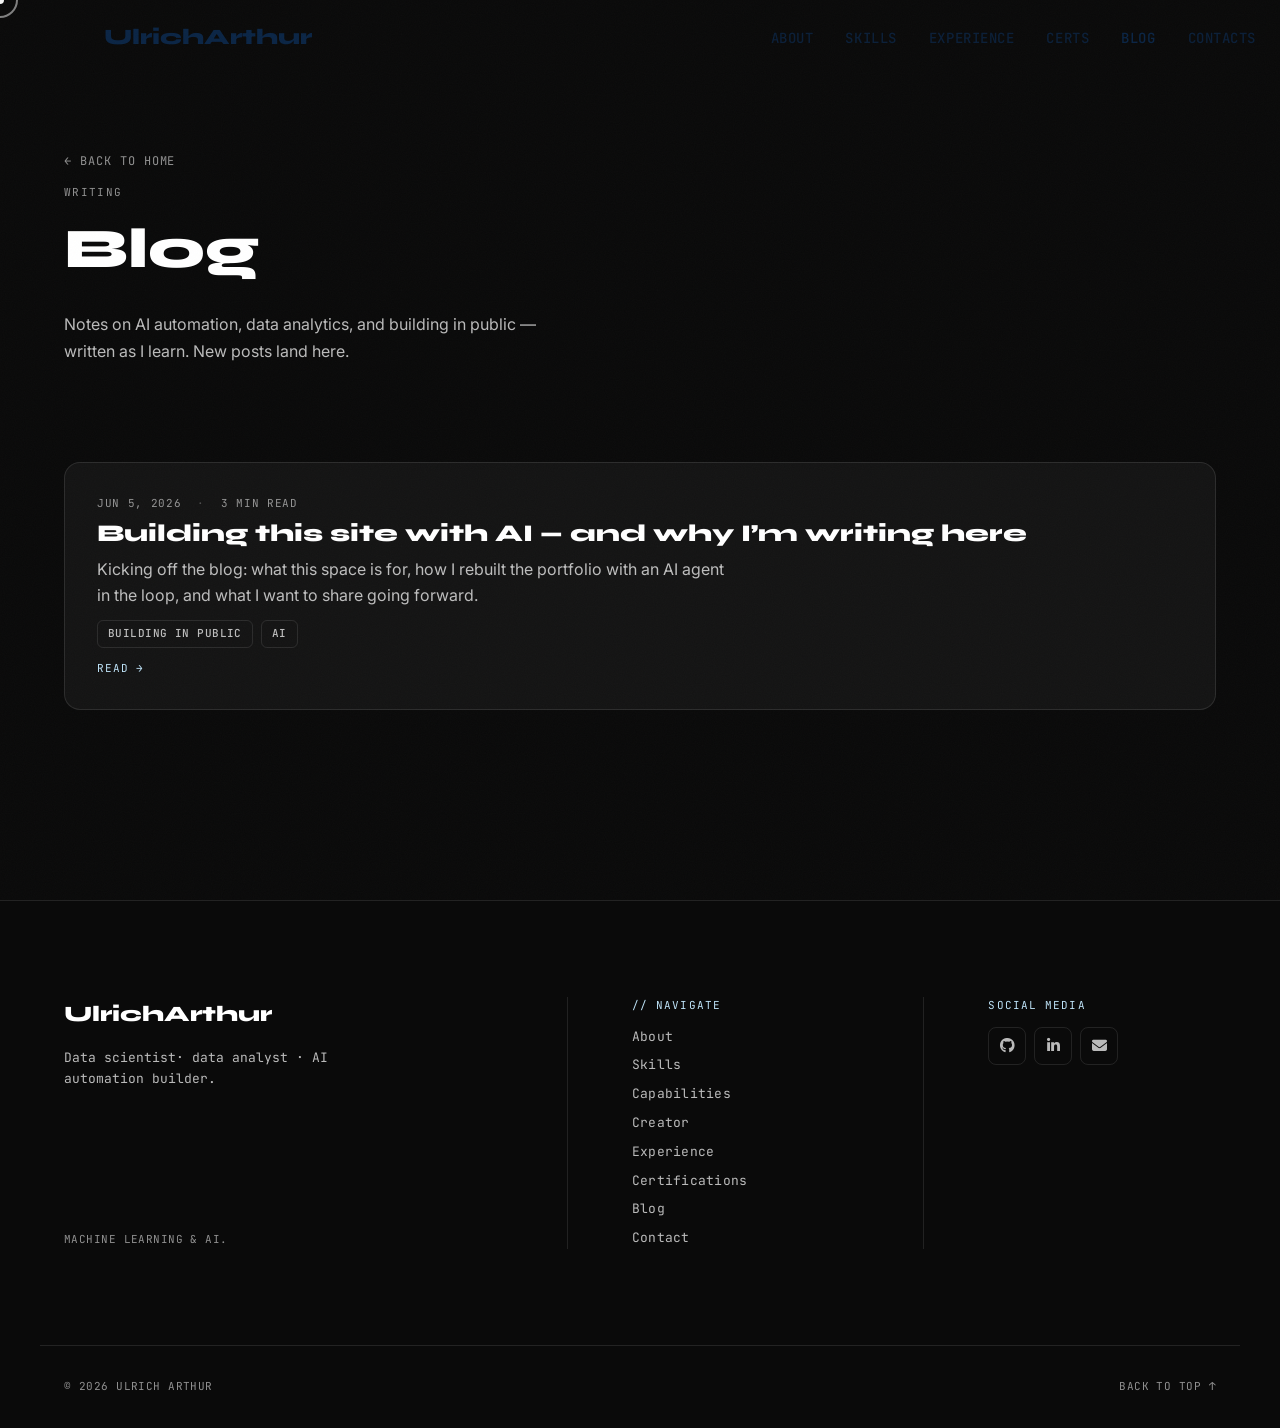
==== blog/index.html @ 43b35972 "first commit" ====
<!DOCTYPE html>
<html lang="en">

<head>
    <meta charset="UTF-8">
    <meta name="viewport" content="width=device-width, initial-scale=1.0">

    <!-- No-JS guard: add .js to <html> immediately so reveal/cursor styles only apply when JS runs -->
    <script>document.documentElement.classList.add('js');</script>

    <meta name="description"
        content="Writing by Jane Doe — notes on AI automation, data analytics, and building in public.">
    <meta name="theme-color" content="#A60321">
    <link rel="canonical" href="https://example.com/blog/">

    <!-- Open Graph / Twitter Card for link previews -->
    <meta property="og:type" content="website">
    <meta property="og:site_name" content="Jane Doe">
    <meta property="og:title" content="Blog — Jane Doe">
    <meta property="og:description" content="Notes on AI automation, data analytics, and building in public.">
    <meta property="og:url" content="https://example.com/blog/">
    <meta property="og:image" content="https://example.com/assets/images/og-card.jpg">
    <meta property="og:image:width" content="1200">
    <meta property="og:image:height" content="630">
    <meta name="twitter:card" content="summary_large_image">
    <meta name="twitter:title" content="Blog — Jane Doe">
    <meta name="twitter:description" content="Notes on AI automation, data analytics, and building in public.">
    <meta name="twitter:image" content="https://example.com/assets/images/og-card.jpg">

    <title>Blog — Jane Doe</title>

    <link rel="icon" type="image/svg+xml" href="../assets/favicon.svg">
    <link rel="apple-touch-icon" href="../assets/images/apple-touch-icon.png">

    <link rel="preconnect" href="https://fonts.googleapis.com">
    <link rel="preconnect" href="https://fonts.gstatic.com" crossorigin>
    <link rel="stylesheet" href="https://fonts.googleapis.com/css2?family=Syne:wght@700;800&family=Inter:wght@400;500;600&family=JetBrains+Mono:wght@400;500;600&display=swap">
    <link rel="stylesheet" href="../styles.css">
    <link rel="preload" as="style" href="https://cdnjs.cloudflare.com/ajax/libs/font-awesome/6.5.0/css/all.min.css" onload="this.onload=null;this.rel='stylesheet'">
    <noscript><link rel="stylesheet" href="https://cdnjs.cloudflare.com/ajax/libs/font-awesome/6.5.0/css/all.min.css"></noscript>
</head>

<body class="subpage">

    <!-- ═══ CUSTOM CURSOR ═══ -->
    <div class="cursor-dot" id="cursorDot"></div>
    <div class="cursor-ring" id="cursorRing"></div>

    <!-- ═══ NAVBAR ═══ -->
    <nav class="navbar" id="navbar">
        <div class="nav-container">
            <a href="../index.html" class="nav-logo">UlrichArthur</a>
            
            <div class="nav-links">
                <a href="../index.html#about" class="nav-link">
                    <span>About</span>
                    <span>About</span>
                </a>
                <a href="../index.html#skills" class="nav-link">
                    <span>Skills</span>
                    <span>Skills</span>
                </a>
                <a href="../index.html#experience" class="nav-link">
                    <span>Experience</span>
                    <span>Experience</span>
                </a>
                <a href="../certifications.html" class="nav-link">
                    <span>Certs</span>
                    <span>Certs</span>
                </a>
                <a href="index.html" class="nav-link active">
                    <span>Blog</span>
                    <span>Blog</span>
                </a>
                <a href="../index.html#contact" class="nav-link">
                    <span>Contacts</span>
                    <span>Contacts</span>
                </a>
            </div>
            <button class="hamburger" id="hamburger" type="button" aria-label="Open menu" aria-expanded="false"
                aria-controls="mobileOverlay">
                <span class="bar"></span>
                <span class="bar"></span>
            </button>
        </div>
    </nav>

    <!-- Mobile Overlay -->
    <div class="mobile-overlay" id="mobileOverlay">
        <div class="mobile-nav-links">
            <a href="../index.html#about" class="mobile-nav-link">About</a>
            <a href="../index.html#skills" class="mobile-nav-link">Skills</a>
            <a href="../index.html#experience" class="mobile-nav-link">Experience</a>
            <a href="../certifications.html" class="mobile-nav-link">Certs</a>
            <a href="index.html" class="mobile-nav-link">Blog</a>
            <a href="../index.html#contact" class="mobile-nav-link">Contacts</a>
        </div>
        
    </div>

    <!-- ═══ BLOG INDEX ═══ -->
    <section class="blog-page" id="blog">
        <div class="container">
            <div class="blog-header reveal">
                <a href="../index.html" class="certs-back">← Back to home</a>
                <p class="section-label"> Writing</p>
                <h1 class="heading-section">Blog</h1>
                <p class="text-body">Notes on AI automation, data analytics, and building in public — written as I
                    learn. New posts land here.</p>
            </div>

            <!-- ════════════════════════════════════════════════════════════════
                 POST LIST
                 To add a post: 1) copy blog/_template.html to blog/<slug>.html and
                 fill it in, then 2) add a new <a class="post-card"> block at the TOP
                 of this list (newest first). Keep the date in both places in sync.
            ═════════════════════════════════════════════════════════════════ -->
            <div class="post-list">

                <a href="building-this-site-with-ai.html" class="post-card reveal">
                    <div class="post-card-meta">
                        <span class="post-card-date">Jun 5, 2026</span>
                        <span class="post-card-readtime">3 min read</span>
                    </div>
                    <h2 class="post-card-title">Building this site with AI — and why I&rsquo;m writing here</h2>
                    <p class="post-card-dek">Kicking off the blog: what this space is for, how I rebuilt the portfolio
                        with an AI agent in the loop, and what I want to share going forward.</p>
                    <div class="post-card-tags">
                        <span class="tag">Building in public</span>
                        <span class="tag">AI</span>
                    </div>
                    <span class="post-card-arrow" aria-hidden="true">Read →</span>
                </a>

            </div>
        </div>
    </section>

    <!-- ═══ FOOTER ═══ -->
    <footer class="footer">
        <div class="container footer-grid">
           <div class="footer-brand">
                <a href="#hero" class="footer-logo">UlrichArthur</a>
                <p class="footer-tagline"> Data scientist· data analyst · AI automation builder.</p>
                <p class="footer-meta">Machine Learning &amp; AI.</p>
            </div>
            <nav class="footer-col" aria-label="Footer navigation">
                <span class="footer-col-label">// Navigate</span>
                <a href="../index.html#about" class="footer-link">About</a>
                <a href="../index.html#skills" class="footer-link">Skills</a>
                <a href="../index.html#capabilities" class="footer-link">Capabilities</a>
                <a href="../index.html#creator" class="footer-link">Creator</a>
                <a href="../index.html#experience" class="footer-link">Experience</a>
                <a href="../certifications.html" class="footer-link">Certifications</a>
                <a href="index.html" class="footer-link">Blog</a>
                <a href="../index.html#contact" class="footer-link">Contact</a>
            </nav>
            <div class="footer-col">
                <span class="footer-col-label">Social Media</span>
                <div class="footer-socials">
                    <a href="https://github.com/arthurito15" target="_blank" rel="noopener noreferrer" class="footer-social" aria-label="GitHub"><i class="fab fa-github" aria-hidden="true"></i></a>
                    <a href="https://www.linkedin.com/in/ulrich-arthur-konkobo/" target="_blank" rel="noopener noreferrer" class="footer-social" aria-label="LinkedIn"><i class="fab fa-linkedin-in" aria-hidden="true"></i></a>
                    <a href="mailto:konkoboulricharthur@gmail.com" class="footer-social" aria-label="Email"><i class="fas fa-envelope" aria-hidden="true"></i></a>
                </div>
            </div>
        </div>
        <div class="container footer-bottom">
            <span class="footer-text">© <span id="year">2026</span> Ulrich Arthur</span>
            <a href="#navbar" class="footer-top-link">Back to top ↑</a>
        </div>
    </footer>

    <script src="../script.js"></script>
</body>

</html>
---- styles.css ----
/* ============================================
   PORTFOLIO TEMPLATE — DESIGN SYSTEM
   Light Blue Texture • Side Ruler • Cinematic
   ============================================ */

/* ── CSS Custom Properties ── */
:root {
    /* Colors — Light Blue + Black accent */
    --bg-primary: #BEE3F8;
    --bg-primary-deep: #8FC6EA;
    --bg-dark: #0A0A0A;
    --bg-elevated: #141414;
    --text-primary: #FFFFFF;
    --text-secondary: rgba(255, 255, 255, 0.72);
    --text-muted: rgba(255, 255, 255, 0.55);
    --accent: #FFFFFF;
    --accent-dim: #BF0628;
    --accent-glow: rgba(191, 6, 40, 0.3);
    --border: rgba(255, 255, 255, 0.1);
    --border-hover: rgba(255, 255, 255, 0.25);

    /* Ink — text colours used on the light-blue sections */
    --ink: #0B2545;
    --ink-secondary: rgba(11, 37, 69, 0.78);
    --ink-muted: rgba(11, 37, 69, 0.6);
    --ink-border: rgba(11, 37, 69, 0.15);
    --ink-border-hover: rgba(11, 37, 69, 0.35);

    /* Typography */
    --font-display: 'Syne', sans-serif;
    --font-body: 'Inter', sans-serif;
    --font-mono: 'JetBrains Mono', monospace;
    --fs-hero: clamp(56px, 9vw, 110px);
    --fs-h2: clamp(32px, 5vw, 56px);
    --fs-h3: clamp(18px, 2.5vw, 24px);
    --fs-body: 16px;
    --fs-caption: 12px;
    --fs-nav: 14px;
    --fs-mono: 11px;

    /* Spacing */
    --space-xs: 4px;
    --space-sm: 8px;
    --space-md: 16px;
    --space-lg: 32px;
    --space-xl: 64px;
    --space-2xl: 96px;
    --space-3xl: 128px;
    --section-padding: 120px 0;
    --container-max: 1200px;
    --container-padding: 0 24px;

    /* Ruler — LEFT side */
    --ruler-width: 80px;
}

/* ── Light-blue areas: dark text ── */
.hero,
.skills,
.contact,
.certs-page,
.entry-gate,
.preloader,
.capabilities-header,
.capabilities-cta,
.navbar,
.mobile-overlay {
    --text-primary: var(--ink);
    --text-secondary: var(--ink-secondary);
    --text-muted: var(--ink-muted);
    --accent: var(--ink);
    --border: var(--ink-border);
    --border-hover: var(--ink-border-hover);
    color: var(--ink);
}

/* Dark cards sitting on a light-blue page keep white text here*/
.cert-card {
    --text-primary: #FFFFFF;
    --text-secondary: rgba(255, 255, 255, 0.72);
    --text-muted: rgba(255, 255, 255, 0.55);
    --accent: #FFFFFF;
    --border: rgba(255, 255, 255, 0.1);
    --border-hover: rgba(255, 255, 255, 0.25);
    color: #FFFFFF;
}

/* ── Reset ── */
*,
*::before,
*::after {
    margin: 0;
    padding: 0;
    box-sizing: border-box;
}

html {
    scroll-behavior: smooth;
    scrollbar-width: thin;
    scrollbar-color: var(--ink) var(--bg-primary);
}

body {
    font-family: var(--font-body);
    background: var(--bg-primary);
    color: var(--text-primary);
    overflow-x: hidden;
    cursor: none;
    -webkit-font-smoothing: antialiased;
    line-height: 1.6;
}

body.no-scroll {
    overflow: hidden;
}

a {
    color: inherit;
    text-decoration: none;
    cursor: none;
}

/* Visible focus ring for keyboard users (the custom cursor hides default affordances) */
:focus-visible {
    outline: 2px solid var(--text-primary);
    outline-offset: 3px;
    border-radius: 2px;
}

img {
    max-width: 100%;
    display: block;
}

.container {
    max-width: var(--container-max);
    margin: 0 auto;
    padding: var(--container-padding);
}

/* ── SHARED TEXT STYLES ── */
.section-label {
    font-family: var(--font-mono);
    font-size: var(--fs-mono);
    color: var(--text-muted);
    letter-spacing: 0.12em;
    text-transform: uppercase;
    margin-bottom: var(--space-md);
}

.heading-section {
    font-family: var(--font-display);
    font-size: var(--fs-h2);
    font-weight: 800;
    line-height: 1.1;
    margin-bottom: var(--space-lg);
}

.text-body {
    font-size: var(--fs-body);
    color: var(--text-secondary);
    max-width: 520px;
    line-height: 1.7;
}

/* ══════════════════════════════════════
   LIGHT BLUE TEXTURED BACKGROUND — painterly
   (class name kept so the HTML still works)
   ══════════════════════════════════════ */
.bg-red-textured {
    background-color: var(--bg-primary);
    background-image:
        radial-gradient(ellipse at 18% 12%, rgba(255, 255, 255, 0.5), transparent 50%),
        radial-gradient(ellipse at 82% 88%, rgba(120, 180, 225, 0.35), transparent 55%);
    background-size: cover;
    background-position: center;
    background-attachment: fixed;
    position: relative;
}

/* Subtle overlay for depth */
.bg-red-textured::after {
    content: '';
    position: absolute;
    inset: 0;
    background:
        radial-gradient(ellipse at 30% 20%, rgba(160, 210, 242, 0.4), transparent 55%),
        radial-gradient(ellipse at 70% 80%, rgba(110, 170, 220, 0.25), transparent 55%);
    pointer-events: none;
    z-index: 0;
}

.bg-red-textured>* {
    position: relative;
    z-index: 1;
}

/* ── CUSTOM CURSOR — Visible on light blue and black ── */
.cursor-dot {
    position: fixed;
    width: 8px;
    height: 8px;
    background: #FFFFFF;
    border-radius: 50%;
    pointer-events: none;
    z-index: 99999;
    transform: translate(-50%, -50%);
    transition: width 0.2s, height 0.2s;
    mix-blend-mode: difference;
}

.cursor-ring {
    position: fixed;
    width: 36px;
    height: 36px;
    border: 2px solid rgba(255, 255, 255, 0.5);
    border-radius: 50%;
    pointer-events: none;
    z-index: 99998;
    transform: translate(-50%, -50%);
    transition: width 0.25s, height 0.25s, border-color 0.25s;
    mix-blend-mode: difference;
}

.cursor-dot.expand {
    width: 14px;
    height: 14px;
    background: rgba(255, 255, 255, 0.4);
}

.cursor-ring.expand {
    width: 56px;
    height: 56px;
    border-color: rgba(255, 255, 255, 0.2);
}

/* ── PRELOADER ── */
.preloader {
    position: fixed;
    inset: 0;
    z-index: 9999;
    background: var(--bg-primary-deep);
    display: flex;
    align-items: center;
    justify-content: center;
    flex-direction: column;
    gap: var(--space-md);
    transition: opacity 0.8s cubic-bezier(0.16, 1, 0.3, 1), visibility 0.8s;
}

.preloader.hidden {
    opacity: 0;
    visibility: hidden;
    pointer-events: none;
}

.preloader-logo {
    font-family: var(--font-display);
    font-size: 32px;
    font-weight: 800;
    letter-spacing: -0.02em;
}

.preloader-bar {
    width: 80px;
    height: 2px;
    background: var(--ink-border);
    border-radius: 2px;
    overflow: hidden;
}

.preloader-bar::after {
    content: '';
    position: absolute;
    top: 0;
    left: 0;
    height: 100%;
    width: 0;
    background: var(--text-primary);
    animation: preloaderProgress 1.2s cubic-bezier(0.16, 1, 0.3, 1) forwards;
}

@keyframes preloaderProgress {
    to {
        width: 100%;
    }
}

/* ══════════════════════════════════════
   CINEMATIC ENTRY GATE + AUDIO TOGGLE
   ══════════════════════════════════════ */
.entry-gate {
    position: fixed;
    inset: 0;
    z-index: 10001;
    display: flex;
    align-items: center;
    justify-content: center;
    text-align: center;
    padding: var(--space-lg);
    background-color: var(--bg-primary);
    overflow: hidden;
    perspective: 900px;
    opacity: 0;
    visibility: hidden;
    transition: opacity 0.9s cubic-bezier(0.16, 1, 0.3, 1), visibility 0.9s;
}

.entry-gate.active {
    opacity: 1;
    visibility: visible;
}

/* Background texture lives on its own layer so the continuous slow "camera
   shake" moves the scene while the text/buttons stay stable and clickable.
   The baked-in scale gives enough overflow that the drift never shows edges. */
.entry-gate::before {
    content: '';
    position: absolute;
    inset: 0;
    z-index: 0;
    background-image:
        radial-gradient(ellipse at 18% 12%, rgba(255, 255, 255, 0.5), transparent 50%),
        radial-gradient(ellipse at 82% 88%, rgba(120, 180, 225, 0.35), transparent 55%);
    background-size: cover;
    background-position: center;
    transform: scale(1.06);
}

.entry-gate.active::before {
    animation: gateShake 14s ease-in-out infinite;
}

@keyframes gateShake {
    0%   { transform: scale(1.06) translate(0, 0) rotate(0deg); }
    20%  { transform: scale(1.06) translate(-8px, 6px) rotate(0.4deg); }
    40%  { transform: scale(1.06) translate(7px, -7px) rotate(-0.3deg); }
    60%  { transform: scale(1.06) translate(-6px, -5px) rotate(0.3deg); }
    80%  { transform: scale(1.06) translate(6px, 7px) rotate(-0.4deg); }
    100% { transform: scale(1.06) translate(0, 0) rotate(0deg); }
}

/* Depth overlay, matching the hero treatment */
.entry-gate::after {
    content: '';
    position: absolute;
    inset: 0;
    z-index: 0;
    background:
        radial-gradient(ellipse at 50% 28%, rgba(255, 255, 255, 0.45), transparent 60%),
        rgba(143, 198, 234, 0.25);
    pointer-events: none;
}

.entry-gate-inner {
    position: relative;
    z-index: 1;
    max-width: 620px;
    display: flex;
    flex-direction: column;
    align-items: center;
    gap: var(--space-md);
    transform-style: preserve-3d;
    will-change: transform;
    /* 'backwards' (not 'both') so the held final transform doesn't override the
       JS cursor-parallax transform after the entrance finishes. */
    animation: gateRise 0.9s cubic-bezier(0.16, 1, 0.3, 1) backwards;
    transition: transform 0.25s ease-out;
}

@keyframes gateRise {
    from {
        opacity: 0;
        transform: translateY(24px);
    }
    to {
        opacity: 1;
        transform: translateY(0);
    }
}

.entry-gate-eyebrow {
    font-family: var(--font-mono);
    font-size: var(--fs-mono);
    letter-spacing: 0.14em;
    text-transform: uppercase;
    color: var(--text-secondary);
}

.entry-gate-title {
    font-family: var(--font-display);
    font-size: clamp(44px, 8vw, 84px);
    font-weight: 800;
    line-height: 1.1;
    letter-spacing: -0.02em;
    min-height: 1.1em; /* stop layout jumping as scripts swap */
    display: flex;
    align-items: center;
    justify-content: center;
}

/* Per-swap pop as the name cycles through languages */
#gateNameText.swap {
    animation: nameSwap 0.45s cubic-bezier(0.16, 1, 0.3, 1);
}

@keyframes nameSwap {
    from {
        opacity: 0.15;
        transform: translateY(8px);
        filter: blur(2px);
    }
    to {
        opacity: 1;
        transform: translateY(0);
        filter: blur(0);
    }
}

/* Claude-Code-style status line (spinner + rotating data/LLM phrase) */
.entry-gate-status {
    font-family: var(--font-mono);
    font-size: 13px;
    letter-spacing: 0.02em;
    color: var(--text-muted);
    min-height: 1.4em;
    display: flex;
    align-items: center;
    gap: 8px;
    opacity: 0;
    transition: opacity 0.5s ease;
}

.entry-gate-status.visible {
    opacity: 1;
}

.gate-spinner {
    color: var(--text-primary);
    width: 1ch;
    display: inline-block;
}

.gate-status-text::after {
    content: '…';
}

.entry-gate-sub {
    font-family: var(--font-mono);
    font-size: 14px;
    line-height: 1.6;
    color: var(--text-secondary);
    max-width: 440px;
}

.entry-gate-actions {
    display: flex;
    flex-wrap: wrap;
    justify-content: center;
    gap: var(--space-md);
    margin-top: var(--space-md);
}

.entry-gate-btn {
    font-family: var(--font-mono);
    font-size: var(--fs-nav);
    font-weight: 500;
    letter-spacing: 0.04em;
    text-transform: uppercase;
    padding: 14px 28px;
    border-radius: 8px;
    cursor: none;
    transition: transform 0.25s, background 0.25s, color 0.25s, border-color 0.25s;
}

.entry-gate-btn--primary {
    background: #FFFFFF;
    color: var(--ink);
    border: 1px solid #FFFFFF;
}

.entry-gate-btn--primary:hover {
    transform: translateY(-2px);
    background: rgba(255, 255, 255, 0.9);
}

.entry-gate-btn--ghost {
    background: transparent;
    color: var(--text-primary);
    border: 1px solid var(--border-hover);
}

.entry-gate-btn--ghost:hover {
    border-color: var(--text-primary);
    background: rgba(255, 255, 255, 0.35);
}

/* ── Floating audio toggle (animated equaliser) ── */
.audio-toggle {
    position: fixed;
    bottom: 24px;
    left: 24px;
    z-index: 1001;
    width: 46px;
    height: 46px;
    border-radius: 50%;
    display: flex;
    align-items: center;
    justify-content: center;
    background: rgba(0, 0, 0, 0.4);
    border: 1px solid var(--border-hover);
    backdrop-filter: blur(8px);
    cursor: none;
    transition: border-color 0.25s, background 0.25s, transform 0.25s;
}

.audio-toggle[hidden] {
    display: none;
}

.audio-toggle:hover {
    border-color: #FFFFFF;
    transform: translateY(-2px);
}

.audio-toggle-bars {
    display: flex;
    align-items: center;
    gap: 2px;
    height: 16px;
}

.audio-toggle-bars span {
    width: 2px;
    height: 28%;
    background: #FFFFFF;
    border-radius: 1px;
    transition: height 0.2s;
}

/* Animate the bars only while sound is actually playing */
.audio-toggle.playing .audio-toggle-bars span {
    animation: eq 0.9s ease-in-out infinite;
}

.audio-toggle.playing .audio-toggle-bars span:nth-child(2) {
    animation-delay: 0.15s;
}

.audio-toggle.playing .audio-toggle-bars span:nth-child(3) {
    animation-delay: 0.3s;
}

.audio-toggle.playing .audio-toggle-bars span:nth-child(4) {
    animation-delay: 0.45s;
}

@keyframes eq {
    0%, 100% {
        height: 22%;
    }
    50% {
        height: 95%;
    }
}

/* ══════════════════════════════════════
   VERTICAL RULER — LEFT SIDE, Big & Bold
   ══════════════════════════════════════ */
.scroll-ruler {
    position: fixed;
    left: 0;
    top: 0;
    width: var(--ruler-width);
    height: 100vh;
    z-index: 1;
    pointer-events: none;
    border-right: 1px solid rgba(255, 255, 255, 0.05);
    background: linear-gradient(90deg, rgba(0, 0, 0, 0.2) 0%, rgba(0, 0, 0, 0.1) 50%, transparent 100%);
}

/* Difference blend keeps the ruler readable on both light blue and black sections */
.scroll-ruler,
.ruler-triangle,
.ruler-scanline,
.ruler-section-label {
    mix-blend-mode: difference;
}

.ruler-track {
    position: absolute;
    left: 60px;
    top: 60px;
    bottom: 40px;
    width: 3px;
    background: rgba(255, 255, 255, 0.22);
    border-radius: 2px;
}

.ruler-ticks {
    position: absolute;
    left: 47px;
    top: 60px;
    bottom: 40px;
    width: 30px;
}

.ruler-tick {
    position: absolute;
    width: 13px;
    height: 1px;
    background: rgba(255, 255, 255, 0.22);
    left: 0;
}

.ruler-tick.major {
    width: 22px;
    height: 2px;
    background: rgba(255, 255, 255, 0.45);
}

/* Triangle marker — points right, sits on the track near the ruler's right edge */
.ruler-triangle {
    position: fixed;
    left: 52px;
    top: 60px;
    width: 0;
    height: 0;
    border-left: 11px solid #FFFFFF;
    border-top: 7px solid transparent;
    border-bottom: 7px solid transparent;
    z-index: 901;
    transition: top 0.12s ease-out;
    filter: drop-shadow(0 0 10px rgba(255, 255, 255, 0.85)) drop-shadow(0 0 4px var(--accent-glow));
}

/* Scanline */
.ruler-scanline {
    position: fixed;
    left: var(--ruler-width);
    right: 0;
    height: 1px;
    background: linear-gradient(90deg, rgba(255, 255, 255, 0.22), transparent 55%);
    z-index: 899;
    pointer-events: none;
    top: 60px;
    transition: top 0.12s ease-out;
}

/* Section labels — right-aligned to sit just LEFT of the arrow marker */
.ruler-section-label {
    position: fixed;
    left: 0;
    width: 46px;
    text-align: right;
    padding-right: 4px;
    font-family: var(--font-mono);
    font-size: 8px;
    font-weight: 600;
    letter-spacing: 0.08em;
    text-transform: uppercase;
    white-space: nowrap;
    color: rgba(255, 255, 255, 0.3);
    transition: color 0.3s, opacity 0.3s;
    z-index: 901;
    pointer-events: none;
    opacity: 0.45;
    transform: translateY(2px);
}

.ruler-section-label.active {
    color: #FFFFFF;
    opacity: 1;
    text-shadow: 0 0 8px var(--accent-glow);
}

/* ── NOISE OVERLAY ── */
body::before {
    content: '';
    position: fixed;
    inset: 0;
    z-index: 9990;
    pointer-events: none;
    opacity: 0.025;
    background-image: url("data:image/svg+xml,%3Csvg viewBox='0 0 256 256' xmlns='http://www.w3.org/2000/svg'%3E%3Cfilter id='n'%3E%3CfeTurbulence type='fractalNoise' baseFrequency='0.9' numOctaves='4' stitchTiles='stitch'/%3E%3C/filter%3E%3Crect width='256' height='256' filter='url(%23n)' opacity='1'/%3E%3C/svg%3E");
    background-repeat: repeat;
    background-size: 256px 256px;
}

/* ══════════════════════════════════════
   FLOATING CTA — LEFT side, follows ruler
   ══════════════════════════════════════ */
.floating-cta {
    position: fixed;
    right: 24px;
    left: auto;
    top: 50%;
    z-index: 950;
    background: #FFFFFF;
    color: var(--ink);
    font-family: var(--font-mono);
    font-size: 10px;
    font-weight: 700;
    letter-spacing: 0.1em;
    text-transform: uppercase;
    padding: 10px 18px;
    border-radius: 50px;
    display: flex;
    align-items: center;
    gap: 6px;
    transition: box-shadow 0.3s ease, background 0.3s ease;
    box-shadow: 0 2px 20px rgba(255, 255, 255, 0.15);
    white-space: nowrap;
    transform: translateY(-50%);
}

.floating-cta:hover {
    box-shadow: 0 4px 30px rgba(255, 255, 255, 0.35);
}

.floating-cta .pulse-dot {
    width: 6px;
    height: 6px;
    background: var(--ink);
    border-radius: 50%;
    animation: pulseDot 2s ease-in-out infinite;
}

@keyframes pulseDot {

    0%,
    100% {
        opacity: 1;
        transform: scale(1);
    }

    50% {
        opacity: 0.4;
        transform: scale(0.7);
    }
}

/* ══════════════════════════════════════
   NAVBAR
   ══════════════════════════════════════ */
.navbar {
    position: fixed;
    top: 0;
    left: var(--ruler-width);
    right: 0;
    z-index: 1000;
    padding: 20px 0;
    transition: background 0.4s ease, padding 0.3s ease;
}

.navbar.scrolled {
    background: rgba(190, 227, 248, 0.85);
    backdrop-filter: blur(12px);
    padding: 12px 0;
}

.nav-container {
    max-width: var(--container-max);
    margin: 0 auto;
    padding: var(--container-padding);
    display: flex;
    align-items: center;
    justify-content: space-between;
}

.nav-logo {
    font-family: var(--font-display);
    font-size: 22px;
    font-weight: 800;
}

.nav-counter {
    font-family: var(--font-mono);
    font-size: var(--fs-mono);
    color: var(--text-muted);
    display: flex;
    align-items: center;
    gap: 6px;
    white-space: nowrap;
}

.nav-counter .count {
    color: var(--accent);
    font-weight: 500;
}

.nav-links {
    display: flex;
    gap: var(--space-lg);
}

.nav-link {
    font-family: var(--font-mono);
    font-size: var(--fs-nav);
    font-weight: 500;
    letter-spacing: 0.04em;
    text-transform: uppercase;
    color: var(--text-secondary);
    position: relative;
    overflow: hidden;
    height: 16px;
    display: flex;
    flex-direction: column;
    transition: color 0.3s;
}

.nav-link span {
    display: block;
    line-height: 16px;
    transition: transform 0.4s cubic-bezier(0.16, 1, 0.3, 1);
}

.nav-link:hover span,
.nav-link.active span {
    transform: translateY(-16px);
}

.nav-link.active {
    color: var(--text-primary);
}

/* Hamburger */
.hamburger {
    display: none;
    flex-direction: column;
    gap: 6px;
    cursor: none;
    z-index: 1001;
    background: none;
    border: none;
    padding: 4px;
}

.hamburger .bar {
    width: 24px;
    height: 2px;
    background: var(--text-primary);
    transition: transform 0.3s ease, opacity 0.3s ease;
}

.hamburger.active .bar:first-child {
    transform: rotate(45deg) translate(3px, 3px);
}

.hamburger.active .bar:last-child {
    transform: rotate(-45deg) translate(3px, -3px);
}

/* Mobile overlay */
.mobile-overlay {
    position: fixed;
    inset: 0;
    background: rgba(190, 227, 248, 0.97);
    z-index: 999;
    display: flex;
    flex-direction: column;
    align-items: center;
    justify-content: center;
    opacity: 0;
    visibility: hidden;
    transition: opacity 0.4s, visibility 0.4s;
}

.mobile-overlay.active {
    opacity: 1;
    visibility: visible;
}

.mobile-nav-links {
    display: flex;
    flex-direction: column;
    gap: var(--space-lg);
    text-align: center;
}

.mobile-nav-link {
    font-family: var(--font-display);
    font-size: 32px;
    font-weight: 800;
    text-transform: uppercase;
}

.mobile-counter {
    margin-top: var(--space-2xl);
    display: flex;
    flex-direction: column;
    align-items: center;
    gap: 4px;
    font-family: var(--font-mono);
    font-size: var(--fs-mono);
    text-transform: uppercase;
    letter-spacing: 0.08em;
    color: var(--text-secondary);
}

.mobile-counter .count {
    font-family: var(--font-display);
    font-size: 40px;
    font-weight: 800;
    color: var(--text-primary);
}

/* ══════════════════════════════════════
   HERO — Full viewport, PFP right
   Light blue textured background
   ══════════════════════════════════════ */
.hero {
    min-height: 100vh;
    display: flex;
    align-items: center;
    padding-left: var(--ruler-width);
    position: relative;
    overflow: hidden;
}

.hero>.container {
    width: 100%;
    z-index: 2;
    position: relative;
}

.hero-grid {
    display: grid;
    grid-template-columns: 1fr 1fr;
    align-items: center;
    gap: var(--space-xl);
    min-height: 100vh;
    padding: 120px 0 100px;
}

.hero-text {
    display: flex;
    flex-direction: column;
    gap: var(--space-lg);
}

.hero-eyebrow {
    font-family: var(--font-mono);
    font-size: var(--fs-mono);
    letter-spacing: 0.15em;
    text-transform: uppercase;
    color: var(--text-secondary);
    display: flex;
    align-items: center;
    gap: var(--space-sm);
}

.hero-eyebrow .dot {
    width: 8px;
    height: 8px;
    background: var(--text-primary);
    border-radius: 50%;
    animation: pulseDot 2s ease-in-out infinite;
}

.hero-heading {
    font-family: var(--font-display);
    font-size: var(--fs-hero);
    font-weight: 800;
    line-height: 0.92;
    letter-spacing: -0.03em;
}

.hero-heading .word {
    display: inline-block;
    margin-right: 0.25em;
    /* Add a little space between words */
}

.hero-subline {
    font-size: 18px;
    color: var(--text-secondary);
    max-width: 440px;
    line-height: 1.65;
}

.hero-ctas {
    display: flex;
    gap: var(--space-md);
    margin-top: var(--space-sm);
}

/* Hero PFP — removed */

/* Hero PFP — floats right, above bg, below marquee */
.hero-pfp {
    position: absolute;
    right: 0px;
    top: 75%;
    transform: translateY(-50%);
    z-index: 1;
    pointer-events: none;
}

.hero-pfp img {
    width: 2000%;
    max-width: 1020px;
    border: none;
    border-radius: 0;
    mix-blend-mode: darken;
}

/* Buttons */
.btn {
    font-family: var(--font-mono);
    font-size: var(--fs-mono);
    font-weight: 600;
    letter-spacing: 0.08em;
    text-transform: uppercase;
    padding: 14px 28px;
    border-radius: 50px;
    transition: all 0.3s ease;
    display: inline-flex;
    align-items: center;
    gap: 6px;
    cursor: none;
}

.btn-primary {
    background: #FFFFFF;
    color: var(--ink);
}

.btn-primary:hover {
    box-shadow: 0 4px 24px rgba(255, 255, 255, 0.3);
    transform: translateY(-1px);
}

.btn-secondary {
    background: transparent;
    color: var(--text-primary);
    border: 1px solid var(--border-hover);
}

.btn-secondary:hover {
    border-color: var(--text-muted);
    background: var(--border);
}

/* Marquee */
.hero-marquee {
    position: absolute;
    bottom: 40px;
    left: 0;
    right: 0;
    overflow: hidden;
    z-index: 3;
    opacity: 0.25;
}

.hero-marquee-inner {
    display: flex;
    gap: 80px;
    animation: marquee 25s linear infinite;
    white-space: nowrap;
    font-family: var(--font-display);
    font-size: clamp(60px, 10vw, 120px);
    font-weight: 800;
    text-transform: uppercase;
    color: var(--text-primary);
}

@keyframes marquee {
    0% {
        transform: translateX(0);
    }

    100% {
        transform: translateX(-50%);
    }
}

.scroll-indicator {
    position: absolute;
    bottom: 32px;
    left: 50%;
    transform: translateX(-50%);
    z-index: 3;
}

.scroll-dot {
    width: 6px;
    height: 6px;
    background: var(--text-muted);
    border-radius: 50%;
    animation: scrollBounce 2s ease-in-out infinite;
}

@keyframes scrollBounce {

    0%,
    100% {
        transform: translateY(0);
        opacity: 0.4;
    }

    50% {
        transform: translateY(8px);
        opacity: 1;
    }
}

/* ══════════════════════════════════════
   ABOUT — ONLY section with BLACK bg
   ══════════════════════════════════════ */
.about {
    padding: var(--section-padding);
    padding-left: var(--ruler-width);
    background: var(--bg-dark);
    position: relative;
}

.about-grid {
    display: grid;
    grid-template-columns: 1.2fr 0.8fr;
    gap: var(--space-2xl);
    align-items: center;
}

.about-body {
    display: flex;
    flex-direction: column;
    gap: var(--space-md);
}

.about-body p {
    font-size: var(--fs-body);
    color: var(--text-secondary);
    line-height: 1.7;
}

.about-stats {
    display: flex;
    gap: var(--space-xl);
    margin-top: var(--space-xl);
    padding-top: var(--space-lg);
    border-top: 1px solid var(--border);
}

.stat-number {
    font-family: var(--font-display);
    font-size: 36px;
    font-weight: 800;
}

.stat-label {
    font-family: var(--font-mono);
    font-size: var(--fs-mono);
    color: var(--text-muted);
    text-transform: uppercase;
    letter-spacing: 0.08em;
    margin-top: 4px;
}

.about-photo {
    border-radius: 12px;
    overflow: hidden;
    border: 1px solid var(--border);
}

.about-photo img {
    width: 100%;
    height: auto;
}

/* ── NOW PANEL ── */
.now-panel {
    margin-top: var(--space-xl);
    padding-top: var(--space-lg);
    border-top: 1px solid var(--border);
}

.now-label {
    font-family: var(--font-mono);
    font-size: var(--fs-mono);
    color: var(--bg-primary);
    letter-spacing: 0.12em;
    text-transform: uppercase;
    margin-bottom: var(--space-sm);
}

.now-list {
    list-style: none;
    display: flex;
    flex-direction: column;
    gap: var(--space-sm);
}

.now-list li {
    font-family: var(--font-mono);
    font-size: 13px;
    color: var(--text-secondary);
    line-height: 1.5;
}

.now-list li span {
    color: #FFFFFF;
    font-weight: 500;
    margin-right: 4px;
}

/* ── GH-STATS ROW ── */
.gh-stats {
    display: flex;
    gap: var(--space-xl);
    margin-top: var(--space-lg);
    padding-top: var(--space-lg);
    border-top: 1px solid var(--border);
}

/* ── GH ACTIVITY / HEATMAP ── */
.gh-activity {
    margin-top: var(--space-xl);
    padding-top: var(--space-xl);
    border-top: 1px solid var(--border);
}

.gh-activity .section-label {
    margin-bottom: var(--space-md);
}

.gh-heatmap {
    display: grid;
    grid-auto-flow: column;
    grid-template-rows: repeat(7, 1fr);
    gap: 3px;
    overflow-x: auto;
    padding-bottom: var(--space-sm);
    /* allow scroll on small screens */
    -webkit-overflow-scrolling: touch;
}

.gh-cell {
    display: inline-block;
    width: 11px;
    height: 11px;
    border-radius: 2px;
    flex-shrink: 0;
}

/* Crimson level scale — clearly visible steps */
.gh-cell.l0 { background: #1e0c10; }
.gh-cell.l1 { background: #5c0a1e; }
.gh-cell.l2 { background: #8c0f2a; }
.gh-cell.l3 { background: #bf0628; }
.gh-cell.l4 { background: #ff1a45; }

.gh-legend {
    display: flex;
    align-items: center;
    gap: 4px;
    margin-top: var(--space-sm);
    font-family: var(--font-mono);
    font-size: var(--fs-mono);
    color: var(--text-muted);
    justify-content: flex-end;
}

.gh-legend .gh-cell {
    width: 11px;
    height: 11px;
}

/* ══════════════════════════════════════
   SKILLS — Rotating Ribbon on LIGHT BLUE texture
   ══════════════════════════════════════ */
.skills {
    padding: 80px 0;
    padding-left: var(--ruler-width);
    position: relative;
    overflow: hidden;
}


.skills-header {
    text-align: center;
    margin-bottom: var(--space-xl);
}

.skills-ribbon-wrapper {
    overflow: hidden;
    padding: 24px 0;
    position: relative;
}

.skills-ribbon-wrapper::before,
.skills-ribbon-wrapper::after {
    content: '';
    position: absolute;
    top: 0;
    bottom: 0;
    width: 100px;
    z-index: 2;
    pointer-events: none;
}

.skills-ribbon-wrapper::before {
    left: 0;
    background: linear-gradient(90deg, var(--bg-primary), transparent);
}

.skills-ribbon-wrapper::after {
    right: 0;
    background: linear-gradient(270deg, var(--bg-primary), transparent);
}

.skills-ribbon {
    display: flex;
    gap: 0;
    animation: ribbonScroll 45s linear infinite;
    white-space: nowrap;
}

.skills-ribbon:hover {
    animation-play-state: paused;
}

.skill-ribbon-item {
    display: flex;
    align-items: center;
    gap: 10px;
    padding: 14px 32px;
    font-family: var(--font-mono);
    font-size: 14px;
    font-weight: 500;
    letter-spacing: 0.06em;
    text-transform: uppercase;
    color: var(--text-primary);
    white-space: nowrap;
    flex-shrink: 0;
    border: 1px solid var(--border);
    border-radius: 50px;
    margin: 0 6px;
    background: rgba(255, 255, 255, 0.5);
    transition: background 0.3s, border-color 0.3s;
}

.skill-ribbon-item:hover {
    background: rgba(255, 255, 255, 0.8);
    border-color: var(--border-hover);
}

.skill-ribbon-item i {
    font-size: 18px;
    opacity: 0.7;
}

@keyframes ribbonScroll {
    0% {
        transform: translateX(0);
    }

    100% {
        transform: translateX(-50%);
    }
}

.skills-ribbon.reverse {
    animation-direction: reverse;
}

.skills-cta {
    text-align: center;
    margin-top: var(--space-xl);
}

.skills-cta a {
    font-family: var(--font-mono);
    font-size: var(--fs-caption);
    letter-spacing: 0.08em;
    text-transform: uppercase;
    color: var(--text-muted);
    border-bottom: 1px solid var(--border-hover);
    padding-bottom: 4px;
    transition: color 0.3s, border-color 0.3s;
}

.skills-cta a:hover {
    color: var(--text-primary);
    border-color: var(--text-primary);
}

/* ══════════════════════════════════════
   CREATOR — YouTube / AI automation
   ══════════════════════════════════════ */
.creator {
    padding: var(--section-padding);
    padding-left: var(--ruler-width);
    background-color: var(--bg-dark);
    position: relative;
    overflow: hidden;
}

.creator-header {
    margin-bottom: var(--space-2xl);
}

.creator-grid {
    display: grid;
    grid-template-columns: 1.1fr 0.9fr;
    gap: var(--space-2xl);
    align-items: center;
}

.creator-channel-tag {
    display: inline-flex;
    align-items: center;
    gap: var(--space-sm);
    font-family: var(--font-mono);
    font-size: var(--fs-caption);
    text-transform: uppercase;
    letter-spacing: 0.1em;
    color: #FFFFFF;
    padding: 8px 14px;
    border: 1px solid var(--border-hover);
    border-radius: 100px;
    margin-bottom: var(--space-lg);
}

.creator-channel-tag i {
    color: #FF0033;
}

.creator-body {
    font-size: var(--fs-body);
    color: var(--text-secondary);
    line-height: 1.75;
    max-width: 560px;
    margin-bottom: var(--space-md);
}

.creator-body strong {
    color: #FFFFFF;
    font-weight: 600;
}

.creator-stats {
    display: flex;
    gap: var(--space-xl);
    margin: var(--space-xl) 0;
}

.creator-ctas {
    display: flex;
    flex-wrap: wrap;
    gap: var(--space-md);
}

/* Channel card (right) */
.creator-right {
    display: flex;
    justify-content: center;
}

.creator-card {
    position: relative;
    width: 100%;
    max-width: 380px;
    aspect-ratio: 1 / 1;
    display: flex;
    flex-direction: column;
    align-items: center;
    justify-content: center;
    gap: var(--space-md);
    background: radial-gradient(circle at 50% 40%, #1a0408, var(--bg-elevated));
    border: 1px solid var(--border);
    border-radius: 24px;
    overflow: hidden;
    transition: transform 0.4s cubic-bezier(0.16, 1, 0.3, 1), border-color 0.4s;
}

.creator-card:hover {
    transform: translateY(-6px);
    border-color: var(--border-hover);
}

.creator-card-glow {
    position: absolute;
    inset: 0;
    background: radial-gradient(circle at 50% 30%, rgba(255, 0, 51, 0.28), transparent 60%);
    opacity: 0.7;
    transition: opacity 0.4s;
}

.creator-card:hover .creator-card-glow {
    opacity: 1;
}

.creator-card-icon {
    font-size: 88px;
    color: #FF0033;
    position: relative;
    z-index: 1;
}

.creator-card-handle {
    font-family: var(--font-mono);
    font-size: var(--fs-caption);
    letter-spacing: 0.08em;
    color: var(--text-secondary);
    position: relative;
    z-index: 1;
}

.creator-card-play {
    position: relative;
    z-index: 1;
    width: 56px;
    height: 56px;
    border-radius: 50%;
    background: rgba(255, 255, 255, 0.08);
    border: 1px solid var(--border-hover);
    display: flex;
    align-items: center;
    justify-content: center;
    color: #FFFFFF;
    transition: background 0.3s, transform 0.3s;
}

.creator-card:hover .creator-card-play {
    background: #FF0033;
    transform: scale(1.08);
}

/* ══════════════════════════════════════
   CAPABILITIES — Bento grid
   ══════════════════════════════════════ */
.capabilities {
    padding: var(--section-padding);
    padding-left: var(--ruler-width);
    position: relative;
    background-color: var(--bg-primary-deep);
    background-image:
        linear-gradient(-15deg, transparent 20%, rgba(255, 255, 255, 0.05) 21%, rgba(255, 255, 255, 0.1) 22%, transparent 23%),
        linear-gradient(-15deg, transparent 40%, rgba(11, 37, 69, 0.06) 42%, rgba(11, 37, 69, 0.12) 43%, transparent 45%),
        linear-gradient(-15deg, transparent 65%, rgba(255, 255, 255, 0.08) 66%, rgba(255, 255, 255, 0.02) 67%, transparent 69%),
        linear-gradient(-15deg, transparent 80%, rgba(11, 37, 69, 0.08) 81%, rgba(11, 37, 69, 0.16) 83%, transparent 84%);
    overflow: hidden;
}

.capabilities > * {
    position: relative;
    z-index: 1;
}

.capabilities-header {
    margin-bottom: var(--space-2xl);
}

/* ── Bento grid layout ── */
.capabilities-grid {
    display: grid;
    grid-template-columns: repeat(3, 1fr);
    gap: var(--space-md);
}

/* Hero tile: 2 cols x 2 rows */
.capability-tile.hero {
    grid-column: span 2;
    grid-row: span 2;
}

/* Individual tile */
.capability-tile {
    position: relative;
    background: #0d0d0d;
    border: 1px solid var(--border);
    border-radius: 16px;
    padding: var(--space-lg);
    display: flex;
    flex-direction: column;
    gap: var(--space-md);
    overflow: hidden;
    cursor: none;
    transition: border-color 0.35s ease, transform 0.35s ease, box-shadow 0.35s ease;
}

/* Cursor-follow glow using --cursor-x/--cursor-y CSS vars */
.capability-tile::before {
    content: '';
    position: absolute;
    inset: 0;
    background: radial-gradient(
        circle 220px at var(--cursor-x, 50%) var(--cursor-y, 50%),
        rgba(166, 3, 33, 0.18),
        transparent 70%
    );
    opacity: 0;
    transition: opacity 0.4s ease;
    pointer-events: none;
    z-index: 0;
    border-radius: inherit;
}

.capability-tile:hover::before {
    opacity: 1;
}

.capability-tile:hover {
    border-color: var(--border-hover);
    transform: translateY(-3px);
    box-shadow: 0 12px 48px rgba(0, 0, 0, 0.5);
}

/* All content inside tile sits above the glow pseudo-element */
.capability-tile > * {
    position: relative;
    z-index: 1;
}

.capability-icon {
    font-size: 32px;
    color: var(--accent-dim);
    flex-shrink: 0;
}

/* Hero tile gets a larger icon */
.capability-tile.hero .capability-icon {
    font-size: 48px;
}

.capability-title {
    font-family: var(--font-mono);
    font-size: var(--fs-h3);
    font-weight: 600;
    letter-spacing: -0.01em;
    line-height: 1.25;
}

.capability-desc {
    font-size: var(--fs-body);
    color: var(--text-secondary);
    line-height: 1.6;
    flex: 1;
}

.capability-tags {
    display: flex;
    flex-wrap: wrap;
    gap: var(--space-sm);
    margin-top: auto;
}

/* .tag is shared with the rest of the site — keep it here */
.tag {
    font-family: var(--font-mono);
    font-size: var(--fs-mono);
    font-weight: 500;
    letter-spacing: 0.04em;
    text-transform: uppercase;
    padding: 4px 10px;
    border: 1px solid var(--border);
    border-radius: 6px;
    color: var(--text-secondary);
}

/* Clickable tags (e.g. the certifications row linking to the certs page) */
.tag-link {
    transition: color 0.25s, border-color 0.25s, background 0.25s;
}

.tag-link:hover {
    color: #FFFFFF;
    border-color: var(--border-hover);
    background: rgba(255, 255, 255, 0.06);
}

.lang-dot {
    display: inline-block;
    width: 8px;
    height: 8px;
    border-radius: 50%;
    margin-right: 4px;
}

.capabilities-cta {
    text-align: center;
    margin-top: var(--space-xl);
}

.btn-ghost {
    background: transparent;
    color: var(--accent);
    font-family: var(--font-mono);
    font-size: var(--fs-mono);
    font-weight: 500;
    letter-spacing: 0.05em;
    text-transform: uppercase;
    padding: 8px 0;
    border: none;
    position: relative;
    cursor: none;
}

.btn-ghost::after {
    content: '';
    position: absolute;
    bottom: 0;
    left: 0;
    width: 0;
    height: 1px;
    background: var(--accent);
    transition: width 0.3s;
}

.btn-ghost:hover::after {
    width: 100%;
}

/* ══════════════════════════════════════
   EXPERIENCE — dark bg
   ══════════════════════════════════════ */
.experience {
    padding: var(--section-padding);
    padding-left: var(--ruler-width);
    position: relative;
    background: var(--bg-dark);
}

.experience-header {
    margin-bottom: var(--space-2xl);
}

.timeline {
    display: flex;
    flex-direction: column;
    gap: var(--space-xl);
    position: relative;
    padding-left: 32px;
}

.timeline::before {
    content: '';
    position: absolute;
    left: 5px;
    top: 0;
    bottom: 0;
    width: 2px;
    background: linear-gradient(180deg, var(--accent-dim), rgba(191, 6, 40, 0.15));
}

.timeline-entry {
    position: relative;
}

.timeline-dot {
    position: absolute;
    left: -33px;
    top: 4px;
    width: 12px;
    height: 12px;
    background: var(--accent-dim);
    border-radius: 50%;
    border: 2px solid var(--bg-dark);
    box-shadow: 0 0 0 1px rgba(191, 6, 40, 0.5);
}

.timeline-dot.pulse {
    animation: pulseDot 2s ease-in-out infinite;
    box-shadow: 0 0 12px var(--accent-glow);
}

.timeline-card {
    background: var(--bg-elevated);
    border: 1px solid var(--border);
    border-radius: 12px;
    padding: var(--space-lg);
    transition: border-color 0.3s, transform 0.3s;
}

.timeline-card:hover {
    border-color: var(--border-hover);
}

.timeline-date {
    font-family: var(--font-mono);
    font-size: var(--fs-mono);
    color: var(--text-muted);
    letter-spacing: 0.06em;
    text-transform: uppercase;
    margin-bottom: var(--space-sm);
}

.timeline-role {
    font-family: var(--font-display);
    font-size: var(--fs-h3);
    font-weight: 700;
    margin-bottom: var(--space-xs);
}

.timeline-company {
    font-size: var(--fs-caption);
    color: var(--text-secondary);
    margin-bottom: var(--space-sm);
}

.timeline-desc {
    font-size: var(--fs-body);
    color: var(--text-secondary);
    line-height: 1.6;
}

/* ══════════════════════════════════════
   CONTACT — LIGHT BLUE bg (not black!)
   ══════════════════════════════════════ */
.contact {
    padding: var(--section-padding);
    padding-left: var(--ruler-width);
    position: relative;
    background-color: var(--bg-primary);
}

.contact-wrapper {
    text-align: center;
    max-width: 700px;
    margin: 0 auto;
}

.contact-header {
    margin-bottom: var(--space-xl);
}

.social-links {
    display: flex;
    flex-wrap: wrap;
    justify-content: center;
    gap: var(--space-lg) var(--space-xl);
}

.social-link {
    display: inline-flex;
    align-items: center;
    gap: var(--space-sm);
    font-family: var(--font-mono);
    font-size: var(--fs-mono);
    font-weight: 500;
    letter-spacing: 0.06em;
    text-transform: uppercase;
    color: var(--text-secondary);
    transition: color 0.3s;
}

.social-link:hover {
    color: var(--text-primary);
}

.social-link svg {
    width: 16px;
    height: 16px;
    fill: currentColor;
}

.social-link i {
    font-size: 16px;
    width: 16px;
    text-align: center;
}

.social-link .roll-text {
    display: flex;
    flex-direction: column;
    overflow: hidden;
    height: 16px;
}

.social-link .roll-text span {
    display: block;
    line-height: 16px;
    transition: transform 0.4s cubic-bezier(0.16, 1, 0.3, 1);
}

.social-link:hover .roll-text span {
    transform: translateY(-16px);
}

.contact-cv {
    margin-top: var(--space-lg);
}

.contact-divider {
    display: flex;
    align-items: center;
    gap: var(--space-md);
    margin: var(--space-xl) 0;
}

.contact-divider .line {
    flex: 1;
    height: 1px;
    background: var(--border);
}

.contact-divider span {
    font-family: var(--font-mono);
    font-size: var(--fs-mono);
    color: var(--text-muted);
    text-transform: uppercase;
    letter-spacing: 0.08em;
}

/* ══════════════════════════════════════
   FOOTER
   ══════════════════════════════════════ */
.footer {
    padding: var(--space-2xl) 0 var(--space-lg);
    padding-left: var(--ruler-width);
    border-top: 1px solid var(--border);
    background: var(--bg-dark);
}

.footer-grid {
    display: grid;
    grid-template-columns: 1.5fr 1fr 1fr;
    gap: var(--space-xl);
    align-items: stretch;
}

.footer-brand {
    display: flex;
    flex-direction: column;
}

.footer-logo {
    font-family: var(--font-display);
    font-size: 22px;
    font-weight: 800;
    align-self: flex-start;
    margin-bottom: var(--space-md);
}

.footer-tagline {
    font-family: var(--font-mono);
    font-size: 13px;
    color: var(--text-secondary);
    line-height: 1.6;
    max-width: 340px;
}

/* "Built with AI…" pinned to the bottom of the brand column so the
   column fills its height instead of leaving a ragged gap. */
.footer-meta {
    font-family: var(--font-mono);
    font-size: var(--fs-mono);
    color: var(--text-muted);
    letter-spacing: 0.04em;
    text-transform: uppercase;
    margin-top: auto;
    padding-top: var(--space-lg);
}

.footer-col {
    display: flex;
    flex-direction: column;
    gap: var(--space-sm);
    border-left: 1px solid var(--border);
    padding-left: var(--space-xl);
}

.footer-col-label {
    font-family: var(--font-mono);
    font-size: var(--fs-mono);
    color: var(--bg-primary);
    letter-spacing: 0.1em;
    text-transform: uppercase;
    margin-bottom: var(--space-xs);
}

.footer-link {
    font-family: var(--font-mono);
    font-size: 13px;
    color: var(--text-secondary);
    letter-spacing: 0.02em;
    width: fit-content;
    transition: color 0.25s;
}

.footer-link:hover {
    color: #FFFFFF;
}

.footer-socials {
    display: grid;
    grid-template-columns: repeat(3, max-content);
    gap: var(--space-sm);
}

.footer-social {
    width: 38px;
    height: 38px;
    display: flex;
    align-items: center;
    justify-content: center;
    border: 1px solid var(--border);
    border-radius: 8px;
    color: var(--text-secondary);
    font-size: 15px;
    transition: color 0.25s, border-color 0.25s, transform 0.25s;
}

.footer-social:hover {
    color: #FFFFFF;
    border-color: var(--bg-primary);
    transform: translateY(-2px);
}

.footer-bottom {
    display: flex;
    justify-content: space-between;
    align-items: center;
    margin-top: var(--space-2xl);
    padding-top: var(--space-lg);
    border-top: 1px solid var(--border);
}

.footer-text {
    font-family: var(--font-mono);
    font-size: var(--fs-mono);
    color: var(--text-muted);
    letter-spacing: 0.04em;
    text-transform: uppercase;
}

.footer-top-link {
    font-family: var(--font-mono);
    font-size: var(--fs-mono);
    color: var(--text-muted);
    letter-spacing: 0.04em;
    text-transform: uppercase;
    transition: color 0.25s;
}

.footer-top-link:hover {
    color: #FFFFFF;
}

/* ══════════════════════════════════════
   CERTIFICATIONS PAGE
   ══════════════════════════════════════ */
.subpage .footer {
    padding-left: 0;
}

.certs-page {
    min-height: 100vh;
    padding: 140px 0 var(--space-3xl);
    /* Background comes from the .bg-red-textured class (same as the hero). */
}

.certs-header {
    max-width: 640px;
    margin-bottom: var(--space-xl);
}

.certs-back {
    display: inline-flex;
    align-items: center;
    min-height: 44px;
    font-family: var(--font-mono);
    font-size: var(--fs-caption);
    text-transform: uppercase;
    letter-spacing: 0.08em;
    color: var(--text-muted);
    transition: color 0.3s;
}

.certs-back:hover {
    color: var(--text-primary);
}

.cert-grid {
    display: grid;
    grid-template-columns: repeat(auto-fill, minmax(270px, 1fr));
    gap: var(--space-lg);
    margin-top: var(--space-xl);
}

.cert-card {
    display: flex;
    flex-direction: column;
    background: var(--bg-elevated);
    border: 1px solid var(--border);
    border-radius: 16px;
    overflow: hidden;
    color: inherit;
    transition: transform 0.4s cubic-bezier(0.16, 1, 0.3, 1), border-color 0.4s;
}

.cert-card:hover {
    transform: translateY(-4px);
    border-color: var(--border-hover);
}

.cert-thumb {
    height: 150px;
    display: flex;
    align-items: center;
    justify-content: center;
    font-size: 52px;
    color: #FFFFFF;
    background: radial-gradient(circle at 50% 38%, #2a0610, var(--bg-dark));
    border-bottom: 1px solid var(--border);
}

.cert-thumb img {
    width: 100%;
    height: 100%;
    object-fit: cover;
}

.cert-body {
    flex: 1;
    padding: var(--space-lg);
    display: flex;
    flex-direction: column;
    gap: 4px;
}

.cert-name {
    font-family: var(--font-display);
    font-size: 18px;
    font-weight: 800;
    line-height: 1.25;
}

.cert-issuer {
    font-size: 14px;
    color: var(--text-secondary);
}

.cert-date {
    font-family: var(--font-mono);
    font-size: var(--fs-mono);
    color: var(--text-muted);
    text-transform: uppercase;
    letter-spacing: 0.06em;
}

.cert-verify {
    margin-top: var(--space-md);
    display: inline-flex;
    align-items: center;
    gap: 4px;
    font-family: var(--font-mono);
    font-size: var(--fs-mono);
    text-transform: uppercase;
    letter-spacing: 0.06em;
    color: #FFFFFF;
}

.certs-note {
    margin-top: var(--space-2xl);
    color: var(--text-muted);
}

.certs-note a {
    color: var(--text-primary);
    border-bottom: 1px solid var(--border-hover);
}

/* ══════════════════════════════════════
   BLOG — listing + post pages
   ══════════════════════════════════════ */
.container-narrow {
    max-width: 740px;
}

.blog-page {
    min-height: 100vh;
    padding: 140px 0 var(--space-3xl);
    background-color: var(--bg-dark);
}

.blog-header {
    max-width: 640px;
    margin-bottom: var(--space-2xl);
}

/* Post list (listing page) */
.post-list {
    display: flex;
    flex-direction: column;
    gap: var(--space-lg);
}

.post-card {
    position: relative;
    display: flex;
    flex-direction: column;
    gap: var(--space-sm);
    background: var(--bg-elevated);
    border: 1px solid var(--border);
    border-radius: 16px;
    padding: var(--space-lg);
    color: inherit;
    transition: transform 0.4s cubic-bezier(0.16, 1, 0.3, 1), border-color 0.4s;
}

.post-card:hover {
    transform: translateY(-4px);
    border-color: var(--border-hover);
}

.post-card-meta {
    display: flex;
    align-items: center;
    gap: var(--space-md);
    font-family: var(--font-mono);
    font-size: var(--fs-mono);
    color: var(--text-muted);
    letter-spacing: 0.06em;
    text-transform: uppercase;
}

.post-card-readtime::before {
    content: '·';
    margin-right: var(--space-md);
    color: var(--border-hover);
}

.post-card-title {
    font-family: var(--font-display);
    font-size: var(--fs-h3);
    font-weight: 800;
    line-height: 1.2;
}

.post-card-dek {
    font-size: var(--fs-body);
    color: var(--text-secondary);
    line-height: 1.6;
    max-width: 640px;
}

.post-card-tags {
    display: flex;
    flex-wrap: wrap;
    gap: var(--space-sm);
    margin-top: var(--space-xs);
}

.post-card-arrow {
    font-family: var(--font-mono);
    font-size: var(--fs-mono);
    text-transform: uppercase;
    letter-spacing: 0.08em;
    color: var(--bg-primary);
    margin-top: var(--space-xs);
    transition: color 0.3s;
}

.post-card:hover .post-card-arrow {
    color: #FFFFFF;
}

/* Single post (article page) */
.post-article {
    min-height: 100vh;
    padding: 140px 0 var(--space-3xl);
    background-color: var(--bg-dark);
}

.post-header {
    margin-bottom: var(--space-xl);
}

.post-header .post-card-meta {
    margin: var(--space-md) 0;
}

.post-title {
    font-family: var(--font-display);
    font-size: var(--fs-h2);
    font-weight: 800;
    line-height: 1.1;
    margin-bottom: var(--space-md);
}

/* Prose body */
.post-content {
    font-size: 17px;
    line-height: 1.75;
    color: var(--text-secondary);
}

.post-content > * + * {
    margin-top: var(--space-md);
}

.post-content h2 {
    font-family: var(--font-display);
    font-size: var(--fs-h3);
    font-weight: 800;
    color: var(--text-primary);
    line-height: 1.25;
    margin-top: var(--space-xl);
}

.post-content h3 {
    font-family: var(--font-mono);
    font-size: 17px;
    font-weight: 600;
    color: var(--text-primary);
    margin-top: var(--space-lg);
}

.post-content a {
    color: #FFFFFF;
    border-bottom: 1px solid var(--bg-primary);
    transition: color 0.25s, border-color 0.25s;
}

.post-content a:hover {
    color: var(--bg-primary);
    border-color: var(--border-hover);
}

.post-content strong {
    color: var(--text-primary);
    font-weight: 600;
}

.post-content ul,
.post-content ol {
    padding-left: 1.3em;
    display: flex;
    flex-direction: column;
    gap: var(--space-xs);
}

.post-content li {
    line-height: 1.7;
}

.post-content li::marker {
    color: var(--bg-primary);
}

.post-content blockquote {
    margin: var(--space-lg) 0;
    padding: var(--space-sm) 0 var(--space-sm) var(--space-lg);
    border-left: 3px solid var(--bg-primary);
    font-family: var(--font-display);
    font-size: 20px;
    font-weight: 700;
    line-height: 1.4;
    color: var(--text-primary);
}

.post-content code {
    font-family: var(--font-mono);
    font-size: 0.88em;
    background: var(--bg-elevated);
    border: 1px solid var(--border);
    border-radius: 5px;
    padding: 0.1em 0.4em;
    color: #FFFFFF;
}

.post-content pre {
    margin: var(--space-lg) 0;
    padding: var(--space-lg);
    background: var(--bg-elevated);
    border: 1px solid var(--border);
    border-radius: 12px;
    overflow-x: auto;
}

.post-content pre code {
    background: none;
    border: none;
    padding: 0;
    font-size: 13px;
    line-height: 1.6;
}

.post-content img {
    width: 100%;
    height: auto;
    border-radius: 12px;
    border: 1px solid var(--border);
    margin: var(--space-lg) 0;
}

.post-footer {
    margin-top: var(--space-2xl);
    padding-top: var(--space-lg);
    border-top: 1px solid var(--border);
}

/* ══════════════════════════════════════
   SCROLL REVEAL ANIMATIONS
   ══════════════════════════════════════ */
.reveal {
    opacity: 0;
    transform: translateY(40px);
    transition: opacity 0.8s cubic-bezier(0.16, 1, 0.3, 1), transform 0.8s cubic-bezier(0.16, 1, 0.3, 1);
}

.reveal.visible {
    opacity: 1;
    transform: translateY(0);
}

/* ── Graceful degradation when JavaScript is unavailable ──
   Reveal content stays visible, custom cursor / preloader are
   removed, and the native cursor returns. */
html:not(.js) .reveal {
    opacity: 1;
    transform: none;
}

html:not(.js) .cursor-dot,
html:not(.js) .cursor-ring,
html:not(.js) .preloader {
    display: none;
}

html:not(.js) body {
    cursor: auto;
}

html:not(.js) a,
html:not(.js) .btn,
html:not(.js) button {
    cursor: pointer;
}

/* ── Respect users who prefer reduced motion (WCAG 2.3.3) ── */
@media (prefers-reduced-motion: reduce) {

    *,
    *::before,
    *::after {
        animation-duration: 0.001ms !important;
        animation-iteration-count: 1 !important;
        transition-duration: 0.001ms !important;
        scroll-behavior: auto !important;
    }

    .reveal {
        opacity: 1 !important;
        transform: none !important;
    }
}

/* ══════════════════════════════════════
   RESPONSIVE
   ══════════════════════════════════════ */

/* Switch to the hamburger menu early. With 6 nav items, the logo, the
   counter, and the 80px ruler all sharing the bar, the full nav stops
   fitting cleanly below ~1024px — and the counter would wrap/collide.
   The mobile overlay still carries every link + the counter. */
@media (max-width: 1024px) {
    .hamburger {
        display: flex;
    }

    .nav-links,
    .nav-counter {
        display: none;
    }
}

/* Footer stacks before the columns get cramped. */
@media (max-width: 900px) {
    .footer-grid {
        grid-template-columns: 1fr;
        gap: var(--space-lg);
    }

    .footer-col {
        border-left: none;
        padding-left: 0;
    }

    .footer-meta {
        margin-top: var(--space-md);
        padding-top: 0;
    }

    .footer-socials {
        grid-template-columns: repeat(6, max-content);
    }
}

@media (max-width: 768px) {
    :root {
        --ruler-width: 0px;
        --fs-hero: clamp(36px, 10vw, 64px);
    }

    .scroll-ruler,
    .ruler-triangle,
    .ruler-scanline,
    .ruler-section-label,
    .floating-cta,
    .cursor-dot,
    .cursor-ring {
        display: none !important;
    }

    body {
        cursor: auto;
    }

    a {
        cursor: pointer;
    }

    /* background-attachment: fixed is broken on iOS/Android — use scroll so the texture renders */
    .bg-red-textured {
        background-attachment: scroll;
    }

    .hero-grid {
        grid-template-columns: 1fr;
        text-align: center;
        gap: var(--space-lg);
    }

    /* Hero portrait becomes a dimmed full-bleed background behind the text on mobile */
    .hero-pfp {
        display: block;
        position: absolute;
        inset: 0;
        top: 0;
        height: 100%;
        width: 100%;
        transform: none;
        opacity: 0.67;
        z-index: 0;
        overflow: hidden;
    }

    .hero-pfp img {
        width: 100%;
        height: 100%;
        max-width: none;
        object-fit: cover;
        object-position: center 12%;
        mix-blend-mode: normal;
    }

    /* Scrim for headline/subline legibility over the portrait */
    .hero::before {
        content: '';
        position: absolute;
        inset: 0;
        z-index: 1;
        pointer-events: none;
        background: linear-gradient(180deg,
                rgba(190, 227, 248, 0.45) 0%,
                rgba(190, 227, 248, 0.18) 45%,
                rgba(190, 227, 248, 0.62) 100%);
    }

    .hero-ctas {
        justify-content: center;
    }

    .about-grid {
        grid-template-columns: 1fr;
    }

    .gh-stats {
        justify-content: center;
        flex-wrap: wrap;
        gap: var(--space-lg);
    }

    .gh-heatmap {
        overflow-x: auto;
    }

    /* Bento grid collapses to single column on mobile */
    .capabilities-grid {
        grid-template-columns: 1fr;
    }

    .capability-tile.hero {
        grid-column: span 1;
        grid-row: span 1;
    }

    .creator-grid {
        grid-template-columns: 1fr;
        gap: var(--space-xl);
    }

    /* Prevent the 3 stat blocks from overflowing (was 638px, clipped) */
    .creator-stats {
        justify-content: center;
        flex-wrap: wrap;
        gap: var(--space-md);
    }

    .creator-stats .stat-block {
        flex: 0 1 auto;
        min-width: 0;
    }

    .creator-stats .stat-number {
        font-size: 24px;
    }

    .creator-ctas {
        justify-content: center;
    }

    .creator-right {
        order: -1;
    }

    /* Keep the channel card off the screen edges and stop the handle clipping */
    .creator-card {
        max-width: 320px;
        margin: 0 auto;
        padding: var(--space-lg);
    }

    .creator-card-handle {
        max-width: 100%;
        text-align: center;
        word-break: break-word;
    }

    /* ── Touch ergonomics: ≥44px tap targets + thumb-friendly CTAs ── */
    .hamburger {
        padding: 12px;
        margin-right: -8px;
        min-width: 44px;
        min-height: 44px;
        box-sizing: border-box;
        align-items: center;
        justify-content: center;
    }

    .social-link {
        padding: 14px 8px;
        min-height: 44px;
        box-sizing: border-box;
    }

    .nav-logo {
        padding: 6px 0;
    }

    /* Stack hero & creator CTAs full-width for easy thumb taps */
    .hero-ctas,
    .creator-ctas {
        flex-direction: column;
        align-items: stretch;
        width: 100%;
        max-width: 360px;
        margin-left: auto;
        margin-right: auto;
    }

    .hero-ctas .btn,
    .creator-ctas .btn {
        width: 100%;
        justify-content: center;
        min-height: 48px;
    }

    /* Text-link CTAs get a real hit area */
    .btn-ghost,
    .skills-cta a,
    .capabilities-cta a {
        display: inline-flex;
        align-items: center;
        min-height: 44px;
    }

    .hero,
    .about,
    .skills,
    .capabilities,
    .creator,
    .experience,
    .contact,
    .footer {
        padding-left: 0;
    }

    .footer-grid {
        grid-template-columns: 1fr;
        gap: var(--space-lg);
    }

    .footer-bottom {
        flex-direction: column;
        gap: var(--space-sm);
        text-align: center;
    }
}

@media (max-width: 480px) {
    .social-links {
        flex-direction: column;
        align-items: center;
    }

    .gh-stats {
        flex-direction: column;
        align-items: center;
    }

    .now-list li {
        font-size: 12px;
    }
}/* cache bust */
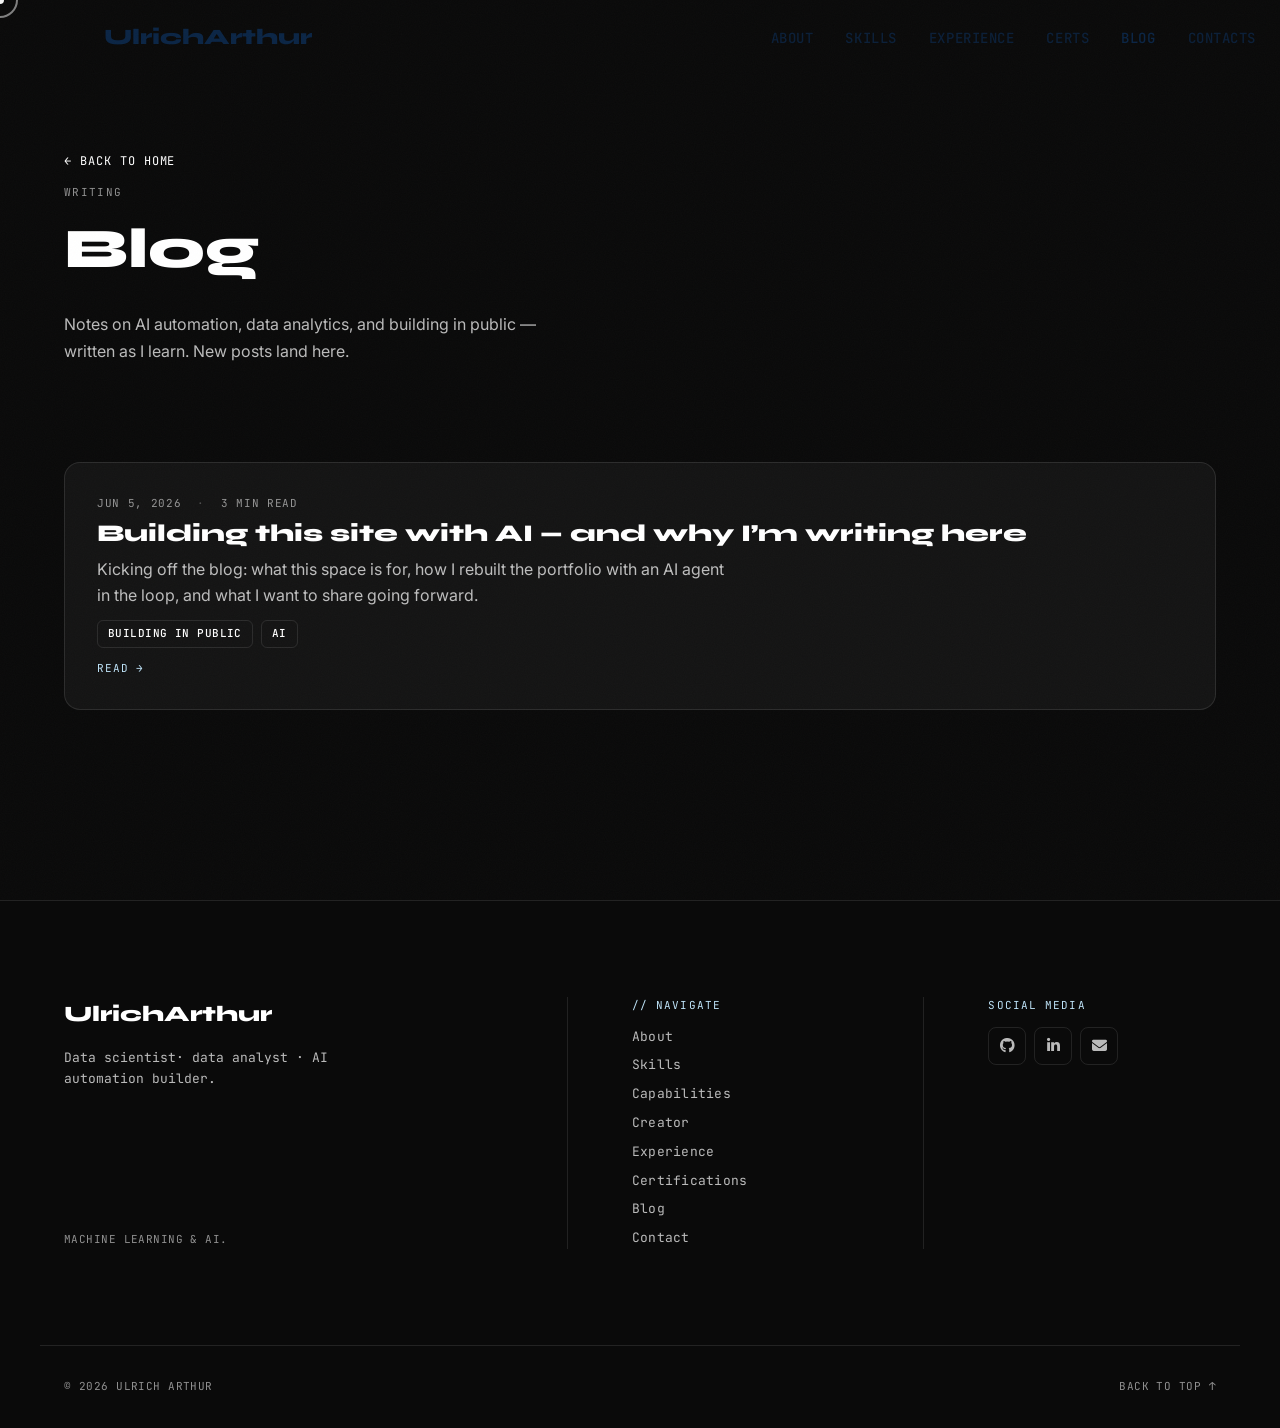
==== commit c8f5a506: "css 4 commit" ====
--- a/blog/index.html
+++ b/blog/index.html
@@ -9,25 +9,25 @@
     <script>document.documentElement.classList.add('js');</script>
 
     <meta name="description"
-        content="Writing by Jane Doe — notes on AI automation, data analytics, and building in public.">
+        content="Writing by Ulrich Arthur — notes on AI automation, data analytics, and building in public.">
     <meta name="theme-color" content="#A60321">
     <link rel="canonical" href="https://example.com/blog/">
 
     <!-- Open Graph / Twitter Card for link previews -->
     <meta property="og:type" content="website">
-    <meta property="og:site_name" content="Jane Doe">
-    <meta property="og:title" content="Blog — Jane Doe">
+    <meta property="og:site_name" content="Ulrich Arthur">
+    <meta property="og:title" content="Blog — Ulrich Arthur">
     <meta property="og:description" content="Notes on AI automation, data analytics, and building in public.">
     <meta property="og:url" content="https://example.com/blog/">
     <meta property="og:image" content="https://example.com/assets/images/og-card.jpg">
     <meta property="og:image:width" content="1200">
     <meta property="og:image:height" content="630">
     <meta name="twitter:card" content="summary_large_image">
-    <meta name="twitter:title" content="Blog — Jane Doe">
+    <meta name="twitter:title" content="Blog — Ulrich Arthur">
     <meta name="twitter:description" content="Notes on AI automation, data analytics, and building in public.">
     <meta name="twitter:image" content="https://example.com/assets/images/og-card.jpg">
 
-    <title>Blog — Jane Doe</title>
+    <title>Blog — Ulrich Arthur</title>
 
     <link rel="icon" type="image/svg+xml" href="../assets/favicon.svg">
     <link rel="apple-touch-icon" href="../assets/images/apple-touch-icon.png">
--- a/styles.css
+++ b/styles.css
@@ -77,7 +77,7 @@
 /* Dark cards sitting on a light-blue page keep white text here*/
 .cert-card {
     --text-primary: #FFFFFF;
-    --text-secondary: rgba(255, 255, 255, 0.72);
+    --text-secondary: rgb(255, 255, 255);
     --text-muted: rgba(255, 255, 255, 0.55);
     --accent: #FFFFFF;
     --border: rgba(255, 255, 255, 0.1);
@@ -1563,6 +1563,7 @@
 .capability-tile.hero {
     grid-column: span 2;
     grid-row: span 2;
+    color: #FFFFFF;
 }
 
 /* Individual tile */
@@ -1630,11 +1631,15 @@
     font-weight: 600;
     letter-spacing: -0.01em;
     line-height: 1.25;
+    color: #FFFFFF;
+}
+
+.hero-title {
+    color: #FFFFFF;
 }
 
 .capability-desc {
     font-size: var(--fs-body);
-    color: var(--text-secondary);
     line-height: 1.6;
     flex: 1;
 }
@@ -1656,7 +1661,7 @@
     padding: 4px 10px;
     border: 1px solid var(--border);
     border-radius: 6px;
-    color: var(--text-secondary);
+    color: #FFFFFF;
 }
 
 /* Clickable tags (e.g. the certifications row linking to the certs page) */
@@ -2064,12 +2069,12 @@
     font-size: var(--fs-caption);
     text-transform: uppercase;
     letter-spacing: 0.08em;
-    color: var(--text-muted);
+    color: #FFFFFF;
     transition: color 0.3s;
 }
 
 .certs-back:hover {
-    color: var(--text-primary);
+    color: #FFFFFF;
 }
 
 .cert-grid {
@@ -2086,8 +2091,8 @@
     border: 1px solid var(--border);
     border-radius: 16px;
     overflow: hidden;
-    color: inherit;
     transition: transform 0.4s cubic-bezier(0.16, 1, 0.3, 1), border-color 0.4s;
+    color: #FFFFFF;
 }
 
 .cert-card:hover {
@@ -2118,6 +2123,7 @@
     display: flex;
     flex-direction: column;
     gap: 4px;
+    color: #FFFFFF;
 }
 
 .cert-name {
@@ -2125,11 +2131,12 @@
     font-size: 18px;
     font-weight: 800;
     line-height: 1.25;
+    color: #FFFFFF;
 }
 
 .cert-issuer {
     font-size: 14px;
-    color: var(--text-secondary);
+    color: #FFFFFF;
 }
 
 .cert-date {
@@ -2138,6 +2145,7 @@
     color: var(--text-muted);
     text-transform: uppercase;
     letter-spacing: 0.06em;
+    color: #FFFFFF;
 }
 
 .cert-verify {
@@ -2154,7 +2162,7 @@
 
 .certs-note {
     margin-top: var(--space-2xl);
-    color: var(--text-muted);
+    color: #FFFFFF;
 }
 
 .certs-note a {
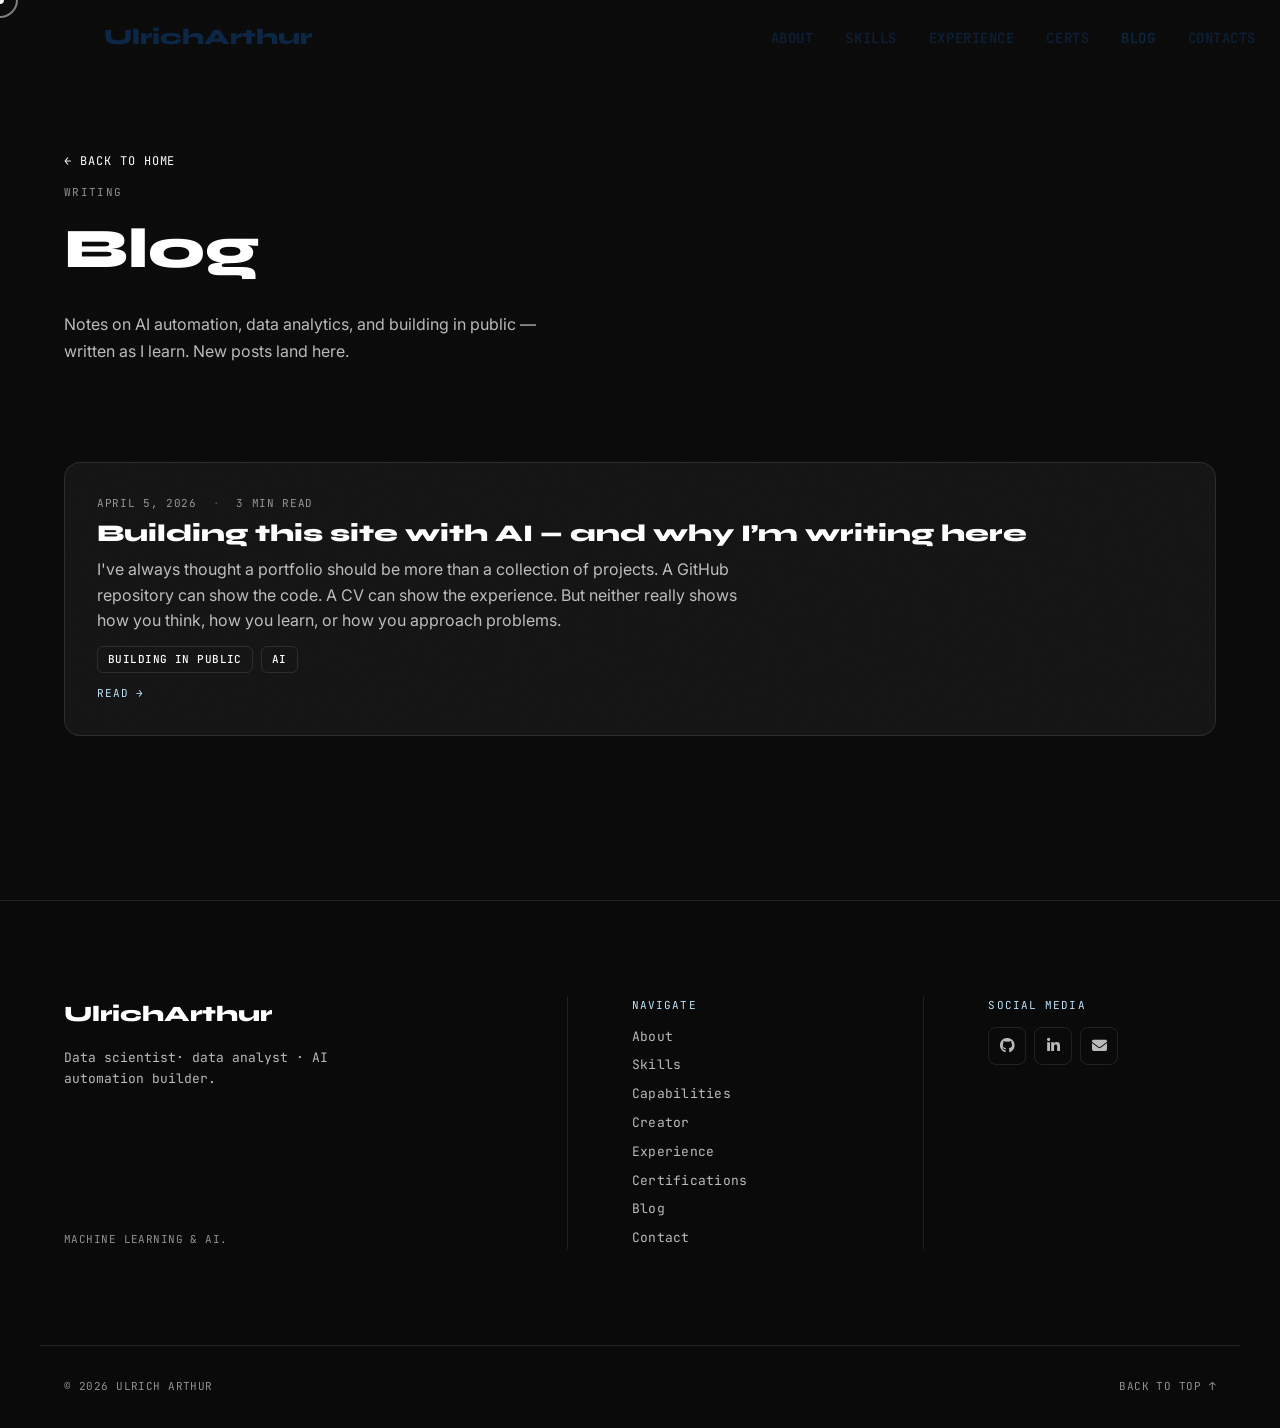
==== commit 62bb2daa: "Updating blog" ====
--- a/blog/index.html
+++ b/blog/index.html
@@ -119,12 +119,13 @@
 
                 <a href="building-this-site-with-ai.html" class="post-card reveal">
                     <div class="post-card-meta">
-                        <span class="post-card-date">Jun 5, 2026</span>
+                        <span class="post-card-date">April 5, 2026</span>
                         <span class="post-card-readtime">3 min read</span>
                     </div>
                     <h2 class="post-card-title">Building this site with AI — and why I&rsquo;m writing here</h2>
-                    <p class="post-card-dek">Kicking off the blog: what this space is for, how I rebuilt the portfolio
-                        with an AI agent in the loop, and what I want to share going forward.</p>
+                    <p class="post-card-dek">I've always thought a portfolio should be more than a collection of projects.
+
+A GitHub repository can show the code. A CV can show the experience. But neither really shows how you think, how you learn, or how you approach problems.</p>
                     <div class="post-card-tags">
                         <span class="tag">Building in public</span>
                         <span class="tag">AI</span>
@@ -145,7 +146,7 @@
                 <p class="footer-meta">Machine Learning &amp; AI.</p>
             </div>
             <nav class="footer-col" aria-label="Footer navigation">
-                <span class="footer-col-label">// Navigate</span>
+                <span class="footer-col-label">Navigate</span>
                 <a href="../index.html#about" class="footer-link">About</a>
                 <a href="../index.html#skills" class="footer-link">Skills</a>
                 <a href="../index.html#capabilities" class="footer-link">Capabilities</a>
